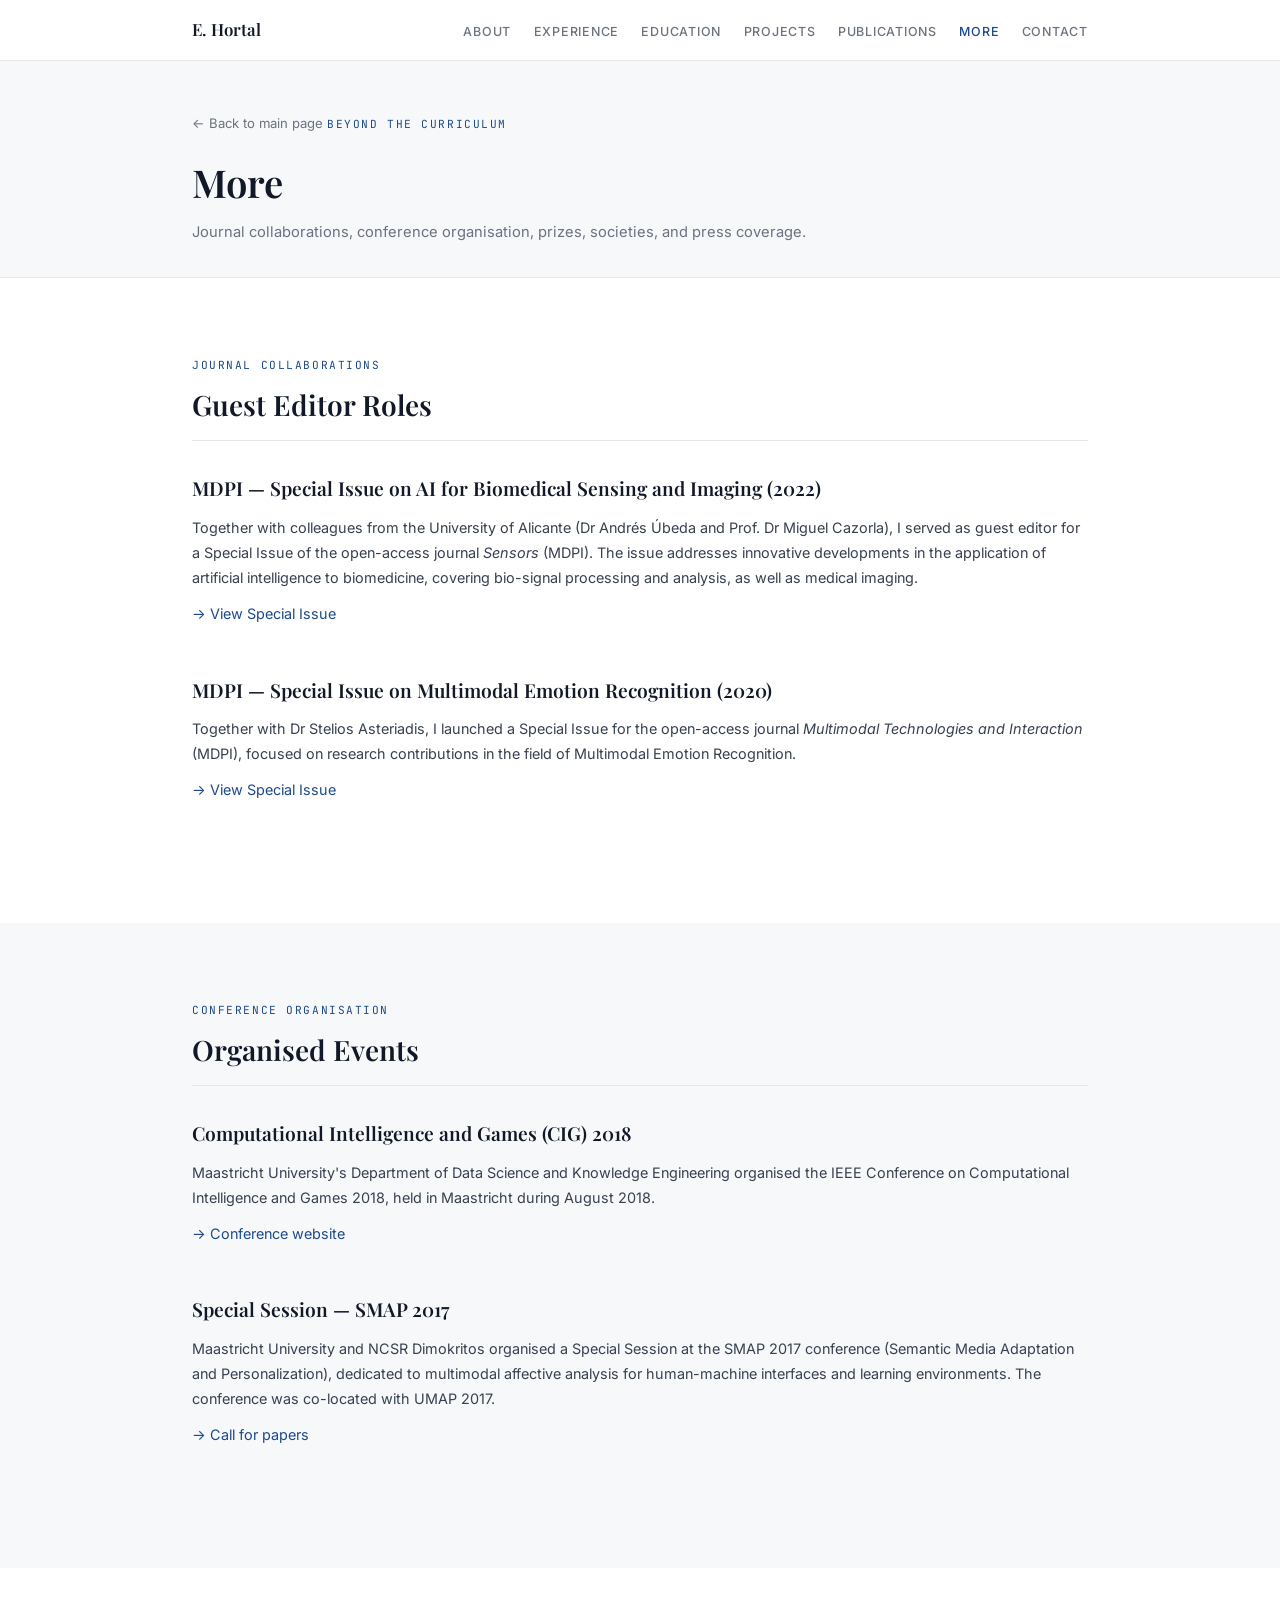
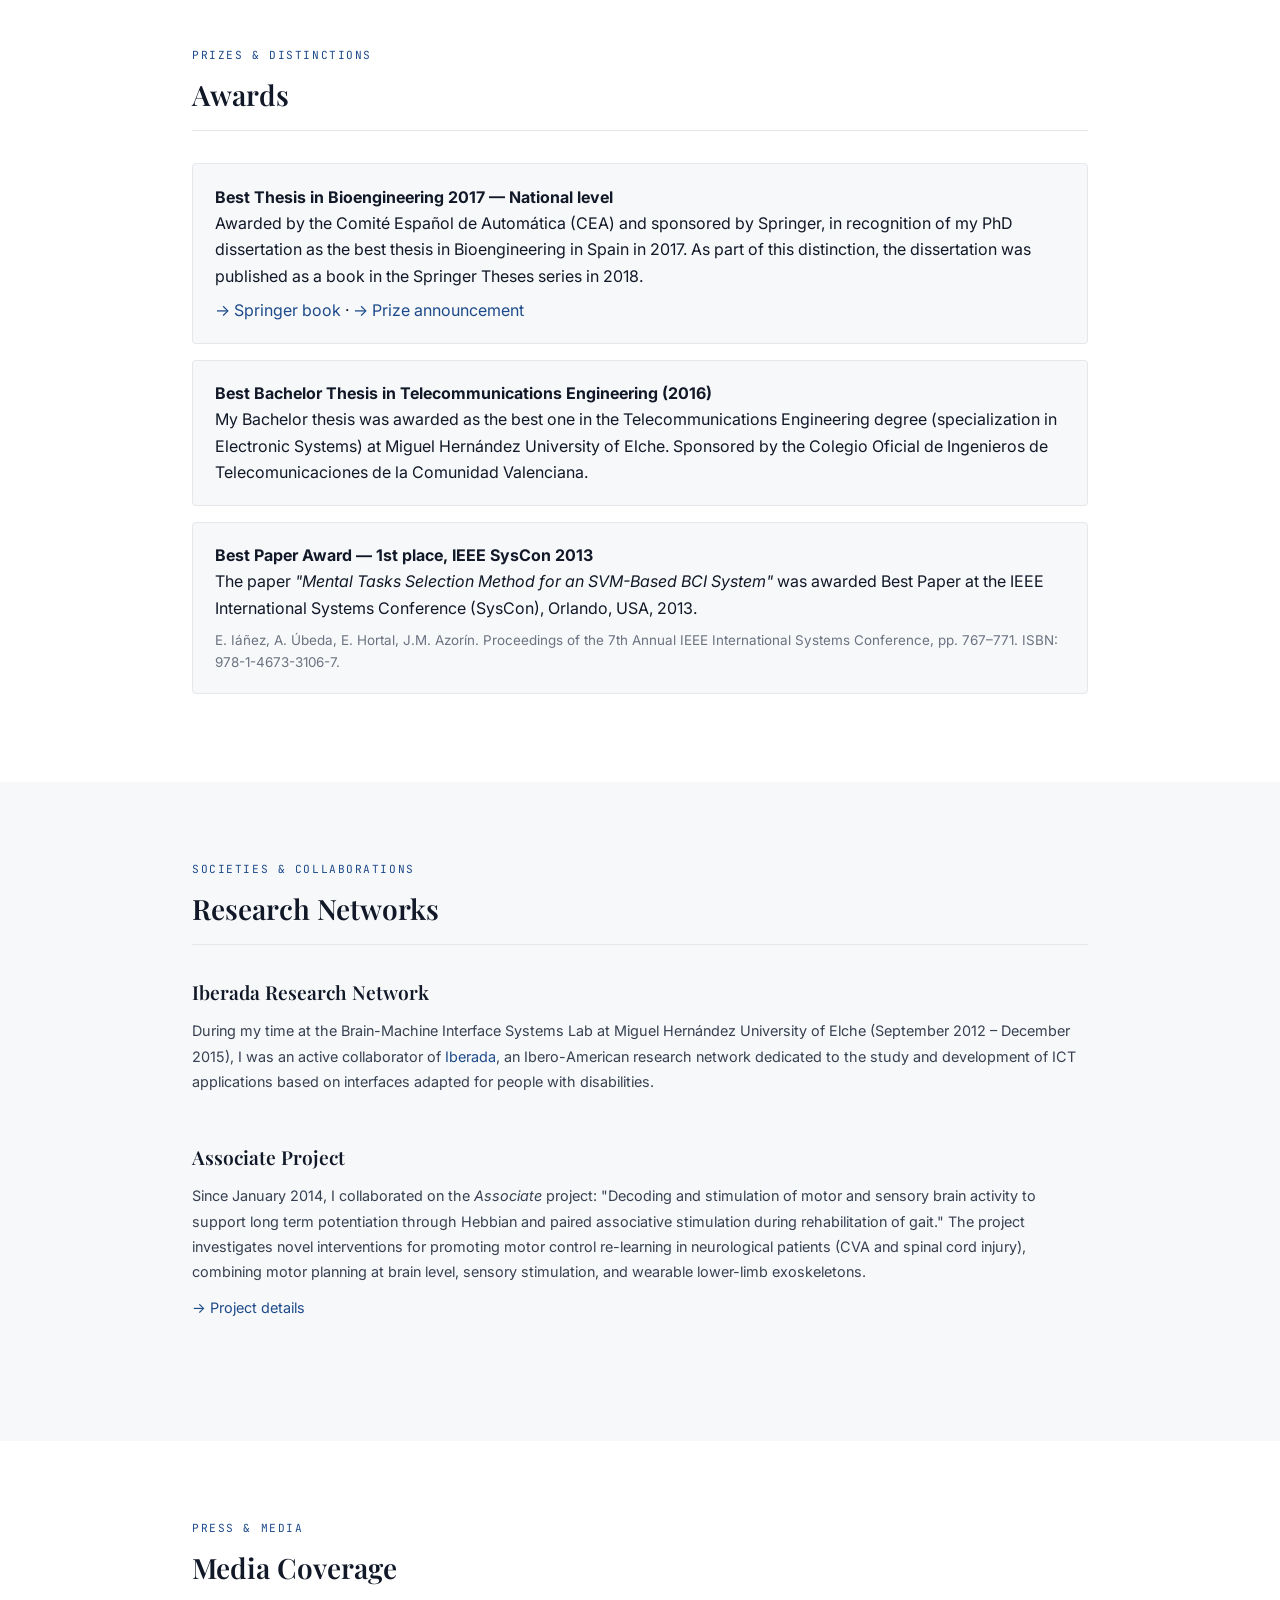
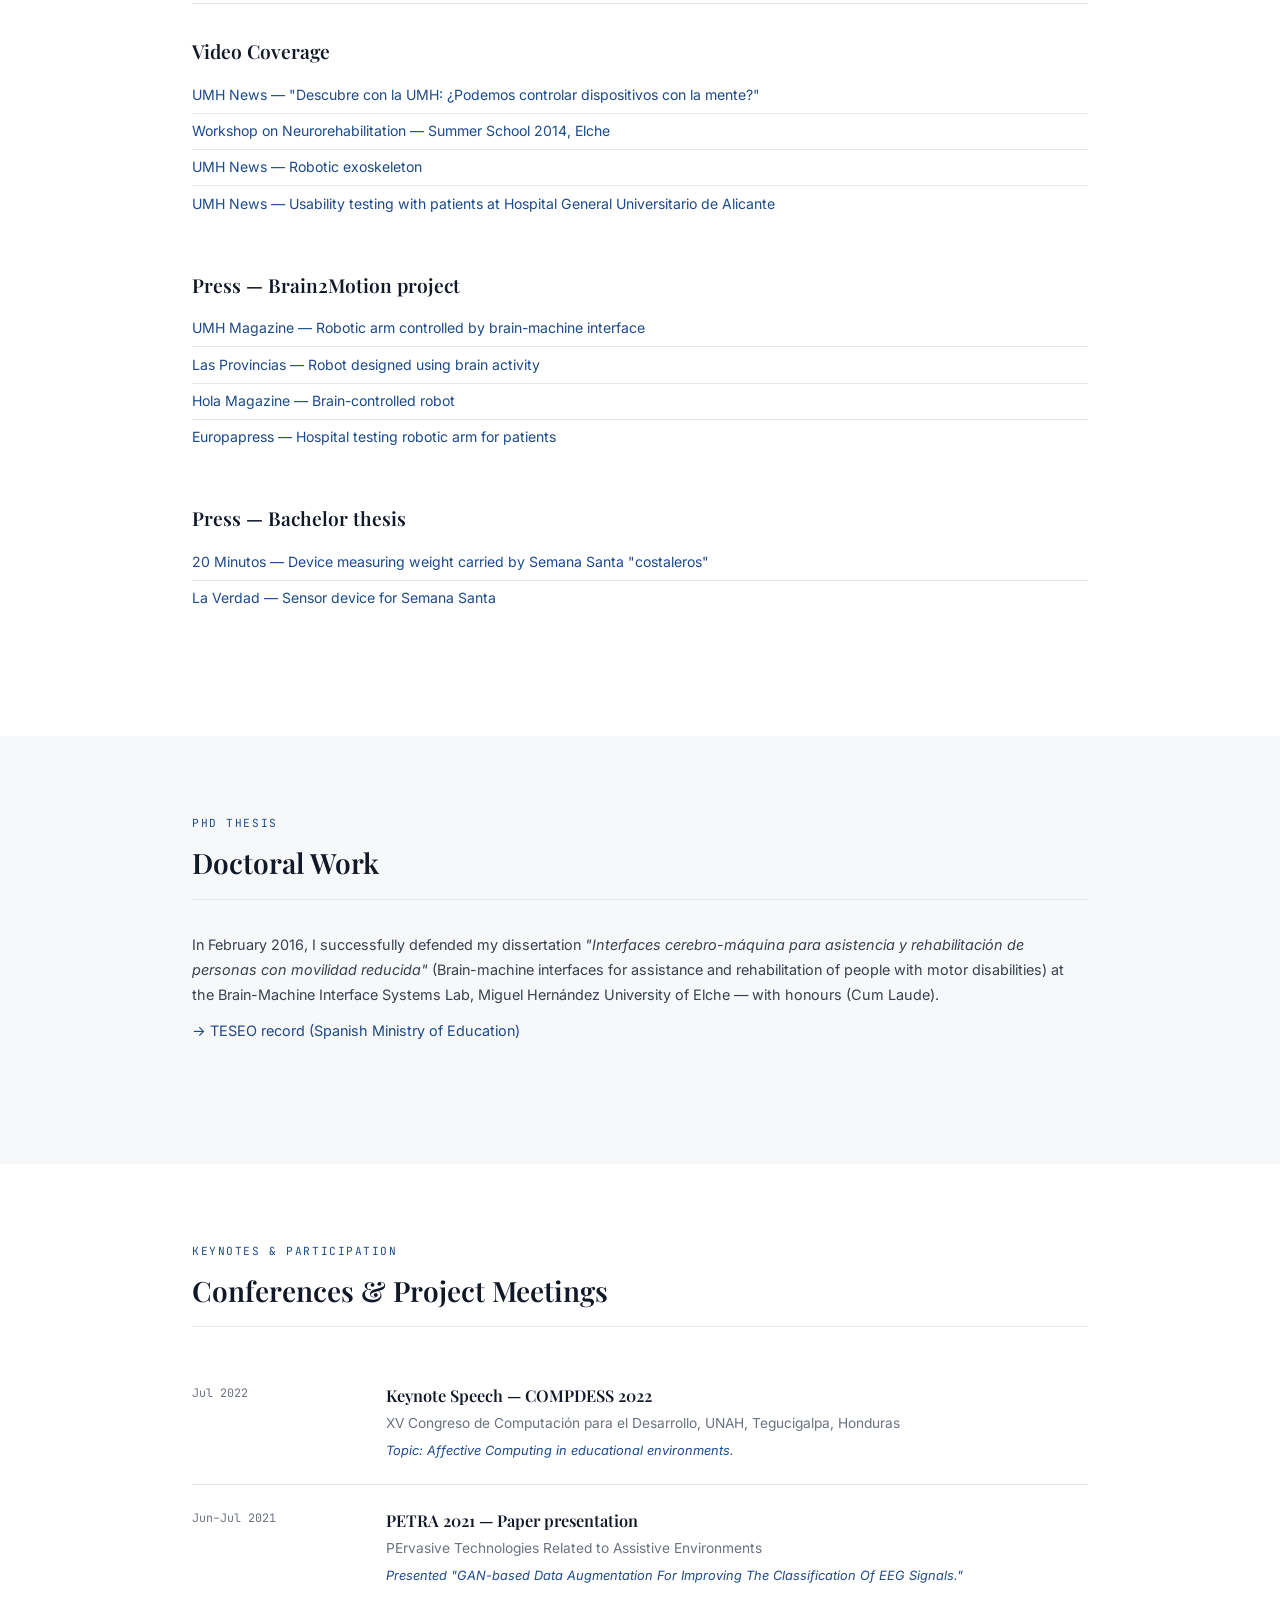
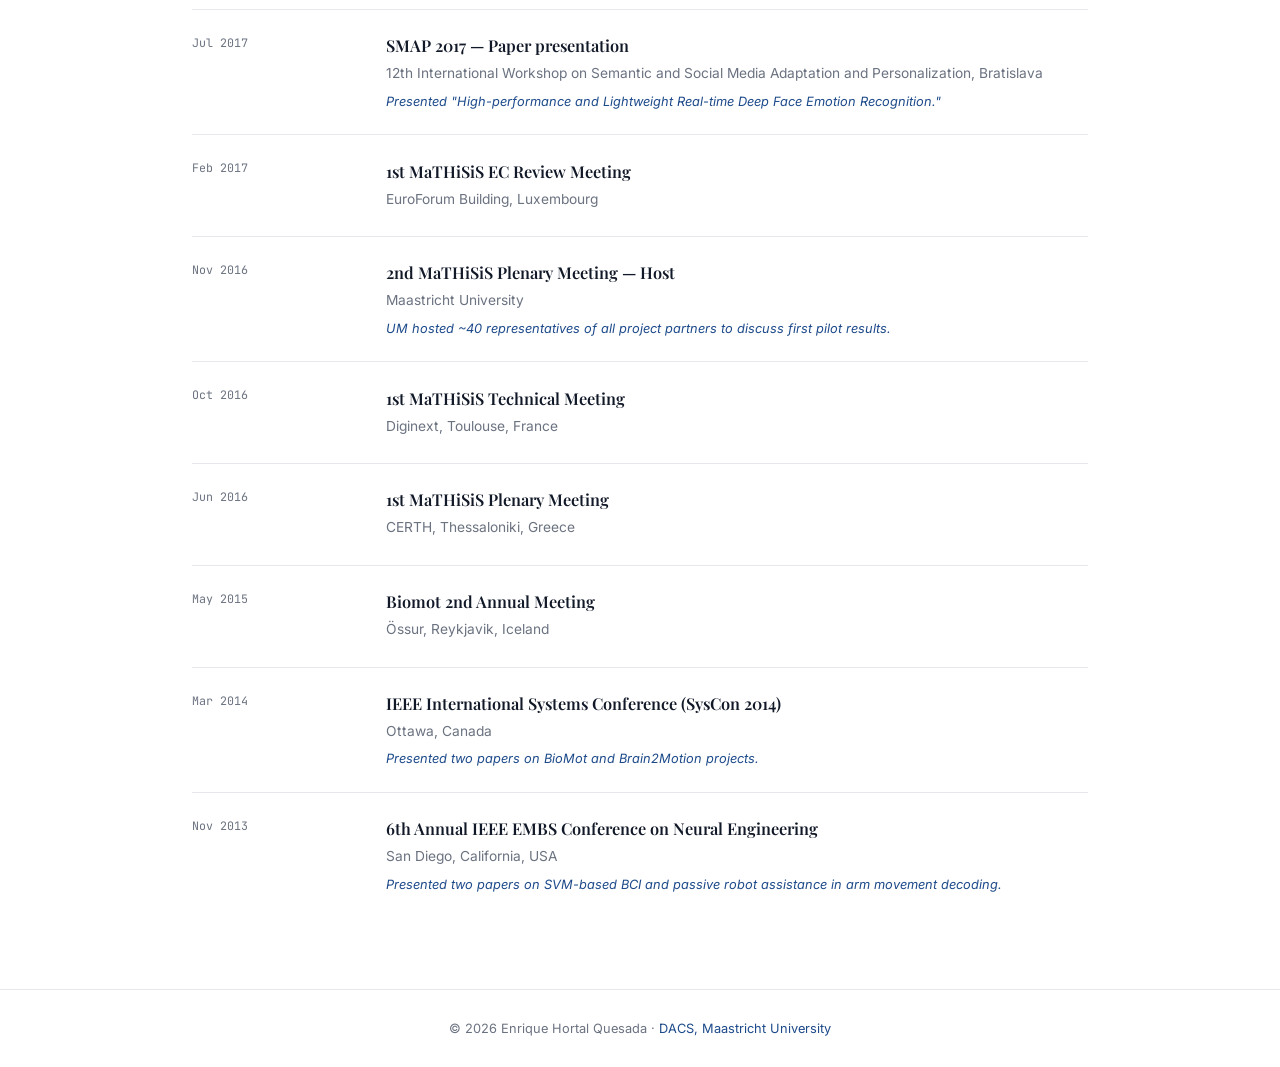
==== more.html @ 9c3ee828 "Personal website files" ====
<!DOCTYPE html>
<html lang="en">
<head>
  <meta charset="UTF-8">
  <meta name="viewport" content="width=device-width, initial-scale=1.0">
  <meta name="description" content="More about Enrique Hortal Quesada — journal collaborations, conference organisation, prizes, societies, and press coverage.">
  <title>More — Enrique Hortal Quesada</title>
  <link rel="stylesheet" href="assets/css/style.css">
</head>
<body>

  <!-- ═══ HEADER ═══════════════════════════════════════ -->
  <header class="site-header">
    <div class="container">
      <a href="index.html" class="site-name">E. Hortal</a>
      <nav aria-label="Main navigation">
        <ul class="nav-links">
          <li><a href="index.html#about">About</a></li>
          <li><a href="index.html#experience">Experience</a></li>
          <li><a href="index.html#education">Education</a></li>
          <li><a href="index.html#projects">Projects</a></li>
          <li><a href="index.html#publications">Publications</a></li>
          <li><a href="more.html" class="active">More</a></li>
          <li><a href="index.html#contact">Contact</a></li>
        </ul>
        <button class="menu-toggle" aria-label="Toggle navigation menu">☰</button>
      </nav>
    </div>
  </header>

  <main>

    <!-- ═══ PAGE HERO ════════════════════════════════════ -->
    <div class="page-hero section-alt">
      <div class="container">
        <a href="index.html" class="back-link">← Back to main page</a>
        <span class="section-label">Beyond the curriculum</span>
        <h1>More</h1>
        <p>Journal collaborations, conference organisation, prizes, societies, and press coverage.</p>
      </div>
    </div>

    <!-- ═══ JOURNAL COLLABORATIONS ═══════════════════════ -->
    <section class="section">
      <div class="container">
        <span class="section-label">Journal Collaborations</span>
        <h2 class="section-title">Guest Editor Roles</h2>

        <div class="more-section">
          <h3>MDPI — Special Issue on AI for Biomedical Sensing and Imaging (2022)</h3>
          <p>
            Together with colleagues from the University of Alicante (Dr Andrés Úbeda and Prof. Dr Miguel Cazorla),
            I served as guest editor for a Special Issue of the open-access journal <em>Sensors</em> (MDPI).
            The issue addresses innovative developments in the application of artificial intelligence to biomedicine,
            covering bio-signal processing and analysis, as well as medical imaging.
          </p>
          <p><a href="https://www.mdpi.com/journal/sensors/special_issues/AI_BSI" target="_blank" rel="noopener">→ View Special Issue</a></p>
        </div>

        <div class="more-section">
          <h3>MDPI — Special Issue on Multimodal Emotion Recognition (2020)</h3>
          <p>
            Together with Dr Stelios Asteriadis, I launched a Special Issue for the open-access journal
            <em>Multimodal Technologies and Interaction</em> (MDPI), focused on research contributions
            in the field of Multimodal Emotion Recognition.
          </p>
          <p><a href="http://mdpi.com/si/42140" target="_blank" rel="noopener">→ View Special Issue</a></p>
        </div>
      </div>
    </section>

    <!-- ═══ CONFERENCE ORGANISATION ══════════════════════ -->
    <section class="section section-alt">
      <div class="container">
        <span class="section-label">Conference Organisation</span>
        <h2 class="section-title">Organised Events</h2>

        <div class="more-section">
          <h3>Computational Intelligence and Games (CIG) 2018</h3>
          <p>
            Maastricht University's Department of Data Science and Knowledge Engineering organised the
            IEEE Conference on Computational Intelligence and Games 2018, held in Maastricht during August 2018.
          </p>
          <p>
            <a href="https://project.dke.maastrichtuniversity.nl/cig2018/" target="_blank" rel="noopener">→ Conference website</a>
          </p>
        </div>

        <div class="more-section">
          <h3>Special Session — SMAP 2017</h3>
          <p>
            Maastricht University and NCSR Dimokritos organised a Special Session at the SMAP 2017 conference
            (Semantic Media Adaptation and Personalization), dedicated to multimodal affective analysis for
            human-machine interfaces and learning environments. The conference was co-located with UMAP 2017.
          </p>
          <p>
            <a href="http://smap2017.org/calls-for-papers/special-session-on-multimodal-affective-analysis-for-human-machine-interfaces-and-learning-environments/" target="_blank" rel="noopener">→ Call for papers</a>
          </p>
        </div>
      </div>
    </section>

    <!-- ═══ PRIZES ════════════════════════════════════════ -->
    <section class="section">
      <div class="container">
        <span class="section-label">Prizes & Distinctions</span>
        <h2 class="section-title">Awards</h2>

        <div class="award-card">
          <h4>Best Thesis in Bioengineering 2017 — National level</h4>
          <p>
            Awarded by the Comité Español de Automática (CEA) and sponsored by Springer, in recognition of
            my PhD dissertation as the best thesis in Bioengineering in Spain in 2017. As part of this
            distinction, the dissertation was published as a book in the Springer Theses series in 2018.
          </p>
          <p style="margin-top:0.5rem">
            <a href="https://www.springer.com/gp/book/9783319957043" target="_blank" rel="noopener">→ Springer book</a> ·
            <a href="https://www.ceautomatica.es/blog/2019/03/29/premios-bioingenieria-2017/" target="_blank" rel="noopener">→ Prize announcement</a>
          </p>
        </div>

        <div class="award-card">
          <h4>Best Bachelor Thesis in Telecommunications Engineering (2016)</h4>
          <p>
            My Bachelor thesis was awarded as the best one in the Telecommunications Engineering degree
            (specialization in Electronic Systems) at Miguel Hernández University of Elche.
            Sponsored by the Colegio Oficial de Ingenieros de Telecomunicaciones de la Comunidad Valenciana.
          </p>
        </div>

        <div class="award-card">
          <h4>Best Paper Award — 1st place, IEEE SysCon 2013</h4>
          <p>
            The paper <em>"Mental Tasks Selection Method for an SVM-Based BCI System"</em> was awarded Best Paper
            at the IEEE International Systems Conference (SysCon), Orlando, USA, 2013.
          </p>
          <p style="margin-top:0.5rem;font-size:0.84rem;color:var(--text-muted)">
            E. Iáñez, A. Úbeda, E. Hortal, J.M. Azorín. Proceedings of the 7th Annual IEEE International Systems Conference, pp. 767–771. ISBN: 978-1-4673-3106-7.
          </p>
        </div>
      </div>
    </section>

    <!-- ═══ SOCIETIES ═════════════════════════════════════ -->
    <section class="section section-alt">
      <div class="container">
        <span class="section-label">Societies & Collaborations</span>
        <h2 class="section-title">Research Networks</h2>

        <div class="more-section">
          <h3>Iberada Research Network</h3>
          <p>
            During my time at the Brain-Machine Interface Systems Lab at Miguel Hernández University of Elche
            (September 2012 – December 2015), I was an active collaborator of
            <a href="https://sites.google.com/a/goumh.umh.es/iberada/inicio" target="_blank" rel="noopener">Iberada</a>,
            an Ibero-American research network dedicated to the study and development of ICT applications
            based on interfaces adapted for people with disabilities.
          </p>
        </div>

        <div class="more-section">
          <h3>Associate Project</h3>
          <p>
            Since January 2014, I collaborated on the <em>Associate</em> project: "Decoding and stimulation
            of motor and sensory brain activity to support long term potentiation through Hebbian and paired
            associative stimulation during rehabilitation of gait." The project investigates novel interventions
            for promoting motor control re-learning in neurological patients (CVA and spinal cord injury),
            combining motor planning at brain level, sensory stimulation, and wearable lower-limb exoskeletons.
          </p>
          <p>
            <a href="http://bmi.umh.es/proyectos-2/associate-2/" target="_blank" rel="noopener">→ Project details</a>
          </p>
        </div>
      </div>
    </section>

    <!-- ═══ PRESS ══════════════════════════════════════════ -->
    <section class="section">
      <div class="container">
        <span class="section-label">Press & Media</span>
        <h2 class="section-title">Media Coverage</h2>

        <div class="more-section">
          <h3>Video Coverage</h3>
          <ul>
            <li><a href="https://www.youtube.com/watch?v=7ZHXwlbqymI#t=32" target="_blank" rel="noopener">UMH News — "Descubre con la UMH: ¿Podemos controlar dispositivos con la mente?"</a></li>
            <li><a href="https://www.youtube.com/watch?v=yY3VNbqbobM" target="_blank" rel="noopener">Workshop on Neurorehabilitation — Summer School 2014, Elche</a></li>
            <li><a href="https://www.youtube.com/watch?v=PqARD7patCI" target="_blank" rel="noopener">UMH News — Robotic exoskeleton</a></li>
            <li><a href="https://vimeo.com/102231383" target="_blank" rel="noopener">UMH News — Usability testing with patients at Hospital General Universitario de Alicante</a></li>
          </ul>
        </div>

        <div class="more-section">
          <h3>Press — Brain2Motion project</h3>
          <ul>
            <li><a href="http://bmi.umh.es/2014/10/17/umh-sapiens-no7/" target="_blank" rel="noopener">UMH Magazine — Robotic arm controlled by brain-machine interface</a></li>
            <li><a href="http://www.lasprovincias.es/multimedia/fotos/salud/20130921/disenan-robot-controlado-actividad-3061918696734-mm.html" target="_blank" rel="noopener">Las Provincias — Robot designed using brain activity</a></li>
            <li><a href="http://www.hola.com/actualidad/2013092767146/robot-elche-actividad-cerebral-universidad-miguel-hernandez/" target="_blank" rel="noopener">Hola Magazine — Brain-controlled robot</a></li>
            <li><a href="http://www.europapress.es/comunitat-valenciana/noticia-hospital-general-alicante-prueba-brazo-robotico-personas-perdido-movimiento-accidentes-20140714144817.html" target="_blank" rel="noopener">Europapress — Hospital testing robotic arm for patients</a></li>
          </ul>
        </div>

        <div class="more-section">
          <h3>Press — Bachelor thesis</h3>
          <ul>
            <li><a href="http://www.20minutos.es/noticia/361380/0/sensores/costaleros/profesor/" target="_blank" rel="noopener">20 Minutos — Device measuring weight carried by Semana Santa "costaleros"</a></li>
            <li><a href="http://www.laverdad.es/alicante/20080319/alicante/dispositivo-permite-conocer-peso-20080319.html" target="_blank" rel="noopener">La Verdad — Sensor device for Semana Santa</a></li>
          </ul>
        </div>
      </div>
    </section>

    <!-- ═══ THESIS ════════════════════════════════════════ -->
    <section class="section section-alt">
      <div class="container">
        <span class="section-label">PhD Thesis</span>
        <h2 class="section-title">Doctoral Work</h2>
        <div class="more-section">
          <p>
            In February 2016, I successfully defended my dissertation
            <em>"Interfaces cerebro-máquina para asistencia y rehabilitación de personas con movilidad reducida"</em>
            (Brain-machine interfaces for assistance and rehabilitation of people with motor disabilities)
            at the Brain-Machine Interface Systems Lab, Miguel Hernández University of Elche — with honours (Cum Laude).
          </p>
          <p>
            <a href="https://www.educacion.gob.es/teseo/mostrarRef.do?ref=1226874" target="_blank" rel="noopener">→ TESEO record (Spanish Ministry of Education)</a>
          </p>
        </div>
      </div>
    </section>

    <!-- ═══ KEYNOTES & CONFERENCES ════════════════════════ -->
    <section class="section">
      <div class="container">
        <span class="section-label">Keynotes & Participation</span>
        <h2 class="section-title">Conferences & Project Meetings</h2>

        <div class="timeline">

          <div class="timeline-item">
            <div class="timeline-date">Jul 2022</div>
            <div class="timeline-content">
              <h3>Keynote Speech — COMPDESS 2022</h3>
              <p class="timeline-org">XV Congreso de Computación para el Desarrollo, UNAH, Tegucigalpa, Honduras</p>
              <p class="timeline-note">Topic: Affective Computing in educational environments.</p>
            </div>
          </div>

          <div class="timeline-item">
            <div class="timeline-date">Jun–Jul 2021</div>
            <div class="timeline-content">
              <h3>PETRA 2021 — Paper presentation</h3>
              <p class="timeline-org">PErvasive Technologies Related to Assistive Environments</p>
              <p class="timeline-note">Presented "GAN-based Data Augmentation For Improving The Classification Of EEG Signals."</p>
            </div>
          </div>

          <div class="timeline-item">
            <div class="timeline-date">Jul 2017</div>
            <div class="timeline-content">
              <h3>SMAP 2017 — Paper presentation</h3>
              <p class="timeline-org">12th International Workshop on Semantic and Social Media Adaptation and Personalization, Bratislava</p>
              <p class="timeline-note">Presented "High-performance and Lightweight Real-time Deep Face Emotion Recognition."</p>
            </div>
          </div>

          <div class="timeline-item">
            <div class="timeline-date">Feb 2017</div>
            <div class="timeline-content">
              <h3>1st MaTHiSiS EC Review Meeting</h3>
              <p class="timeline-org">EuroForum Building, Luxembourg</p>
            </div>
          </div>

          <div class="timeline-item">
            <div class="timeline-date">Nov 2016</div>
            <div class="timeline-content">
              <h3>2nd MaTHiSiS Plenary Meeting — Host</h3>
              <p class="timeline-org">Maastricht University</p>
              <p class="timeline-note">UM hosted ~40 representatives of all project partners to discuss first pilot results.</p>
            </div>
          </div>

          <div class="timeline-item">
            <div class="timeline-date">Oct 2016</div>
            <div class="timeline-content">
              <h3>1st MaTHiSiS Technical Meeting</h3>
              <p class="timeline-org">Diginext, Toulouse, France</p>
            </div>
          </div>

          <div class="timeline-item">
            <div class="timeline-date">Jun 2016</div>
            <div class="timeline-content">
              <h3>1st MaTHiSiS Plenary Meeting</h3>
              <p class="timeline-org">CERTH, Thessaloniki, Greece</p>
            </div>
          </div>

          <div class="timeline-item">
            <div class="timeline-date">May 2015</div>
            <div class="timeline-content">
              <h3>Biomot 2nd Annual Meeting</h3>
              <p class="timeline-org">Össur, Reykjavik, Iceland</p>
            </div>
          </div>

          <div class="timeline-item">
            <div class="timeline-date">Mar 2014</div>
            <div class="timeline-content">
              <h3>IEEE International Systems Conference (SysCon 2014)</h3>
              <p class="timeline-org">Ottawa, Canada</p>
              <p class="timeline-note">Presented two papers on BioMot and Brain2Motion projects.</p>
            </div>
          </div>

          <div class="timeline-item">
            <div class="timeline-date">Nov 2013</div>
            <div class="timeline-content">
              <h3>6th Annual IEEE EMBS Conference on Neural Engineering</h3>
              <p class="timeline-org">San Diego, California, USA</p>
              <p class="timeline-note">Presented two papers on SVM-based BCI and passive robot assistance in arm movement decoding.</p>
            </div>
          </div>

        </div>
      </div>
    </section>

  </main>

  <!-- ═══ FOOTER ════════════════════════════════════════ -->
  <footer class="site-footer">
    <div class="container">
      <p>
        © <span id="year"></span> Enrique Hortal Quesada ·
        <a href="https://www.maastrichtuniversity.nl/research/department-advanced-computing-sciences" target="_blank" rel="noopener">DACS, Maastricht University</a>
      </p>
    </div>
  </footer>

  <script>
    document.getElementById('year').textContent = new Date().getFullYear();

    const toggle = document.querySelector('.menu-toggle');
    const navLinks = document.querySelector('.nav-links');
    toggle.addEventListener('click', () => {
      navLinks.classList.toggle('open');
      toggle.textContent = navLinks.classList.contains('open') ? '✕' : '☰';
    });
  </script>

</body>
</html>
---- assets/css/style.css ----
/* ═══════════════════════════════════════════════════
   Enrique Hortal Quesada — Academic Personal Site
   Design: minimalist, modern, academic
   ═══════════════════════════════════════════════════ */

/* ─── Google Fonts ─────────────────────────────────── */
@import url('https://fonts.googleapis.com/css2?family=Playfair+Display:wght@400;600&family=Inter:wght@300;400;500;600&family=JetBrains+Mono:wght@400&display=swap');

/* ─── Tokens ────────────────────────────────────────── */
:root {
  --bg:           #FFFFFF;
  --bg-alt:       #F7F8FA;
  --text:         #111827;
  --text-mid:     #374151;
  --text-muted:   #6B7280;
  --accent:       #1D4A8A;
  --accent-light: #EFF4FF;
  --border:       #E5E7EB;

  --font-display: 'Playfair Display', Georgia, serif;
  --font-body:    'Inter', system-ui, -apple-system, sans-serif;
  --font-mono:    'JetBrains Mono', 'Courier New', monospace;

  --radius: 4px;
  --shadow: 0 2px 12px rgba(0, 0, 0, 0.06);
}

/* ─── Reset ─────────────────────────────────────────── */
*, *::before, *::after { box-sizing: border-box; margin: 0; padding: 0; }
html { scroll-behavior: smooth; font-size: 16px; }
body {
  font-family: var(--font-body);
  color: var(--text);
  background: var(--bg);
  line-height: 1.65;
  -webkit-font-smoothing: antialiased;
}
a { color: var(--accent); text-decoration: none; }
a:hover { text-decoration: underline; }
img { max-width: 100%; display: block; }

/* ─── Layout ─────────────────────────────────────────── */
.container {
  max-width: 960px;
  margin: 0 auto;
  padding: 0 2rem;
}

/* ─── Header & Nav ───────────────────────────────────── */
.site-header {
  position: sticky;
  top: 0;
  z-index: 100;
  background: rgba(255, 255, 255, 0.96);
  backdrop-filter: blur(8px);
  -webkit-backdrop-filter: blur(8px);
  border-bottom: 1px solid var(--border);
}
.site-header .container {
  display: flex;
  align-items: center;
  justify-content: space-between;
  height: 60px;
}
.site-name {
  font-family: var(--font-display);
  font-size: 1.05rem;
  font-weight: 600;
  color: var(--text);
  letter-spacing: 0.01em;
  flex-shrink: 0;
}
.site-name:hover { text-decoration: none; }

.nav-links {
  display: flex;
  list-style: none;
  gap: 1.4rem;
  align-items: center;
}
.nav-links a {
  font-size: 0.78rem;
  font-weight: 500;
  color: var(--text-muted);
  text-transform: uppercase;
  letter-spacing: 0.06em;
  transition: color 0.18s;
  white-space: nowrap;
}
.nav-links a:hover,
.nav-links a.active {
  color: var(--accent);
  text-decoration: none;
}
.menu-toggle {
  display: none;
  background: none;
  border: none;
  font-size: 1.35rem;
  cursor: pointer;
  color: var(--text);
  padding: 0.25rem;
}

/* ─── Section labels (signature element) ───────────────
   Monospace tag above every heading — feels like a
   well-structured academic paper or journal.           */
.section-label {
  display: inline-block;
  font-family: var(--font-mono);
  font-size: 0.7rem;
  text-transform: uppercase;
  letter-spacing: 0.14em;
  color: var(--accent);
  margin-bottom: 0.5rem;
}

/* ─── Section scaffolding ────────────────────────────── */
.section { padding: 4.5rem 0; }
.section-alt { background: var(--bg-alt); }

.section-title {
  font-family: var(--font-display);
  font-size: 1.75rem;
  font-weight: 600;
  color: var(--text);
  margin-bottom: 2rem;
  padding-bottom: 0.75rem;
  border-bottom: 1px solid var(--border);
}
.section-intro {
  color: var(--text-muted);
  font-size: 0.9rem;
  margin-bottom: 2rem;
  margin-top: -1rem;
}

/* ─── Hero ───────────────────────────────────────────── */
.hero-section {
  padding: 5rem 0 4rem;
}
.hero-grid {
  display: grid;
  grid-template-columns: 1fr 240px;
  gap: 4rem;
  align-items: start;
}
.hero-name {
  font-family: var(--font-display);
  font-size: clamp(2.2rem, 4.5vw, 3.4rem);
  font-weight: 600;
  line-height: 1.1;
  margin-bottom: 0.75rem;
  color: var(--text);
}
.hero-role {
  font-size: 0.92rem;
  color: var(--text-muted);
  margin-bottom: 1.8rem;
  line-height: 1.55;
  border-left: 3px solid var(--accent);
  padding-left: 0.85rem;
}
.hero-bio {
  font-size: 0.93rem;
  line-height: 1.78;
  color: var(--text-mid);
  margin-bottom: 0.9rem;
}
.hero-meta {
  display: flex;
  gap: 1.5rem;
  flex-wrap: wrap;
  font-size: 0.82rem;
  color: var(--text-muted);
  margin: 1.4rem 0 1.2rem;
}
.hero-actions {
  display: flex;
  gap: 0.7rem;
  flex-wrap: wrap;
  margin-bottom: 1.5rem;
}
.hero-profiles {
  display: flex;
  flex-wrap: wrap;
  gap: 0.9rem;
  align-items: center;
}
.hero-profiles a {
  font-size: 0.8rem;
  font-weight: 500;
  color: var(--text-muted);
  padding-bottom: 2px;
  border-bottom: 1px solid var(--border);
  transition: color 0.18s, border-color 0.18s;
}
.hero-profiles a:hover {
  color: var(--accent);
  border-color: var(--accent);
  text-decoration: none;
}
.hero-photo {
  position: sticky;
  top: 80px;
}
.hero-photo img {
  width: 100%;
  border-radius: var(--radius);
  filter: grayscale(10%);
  box-shadow: var(--shadow);
}

/* ─── Buttons ────────────────────────────────────────── */
.btn {
  display: inline-block;
  padding: 0.52rem 1.15rem;
  border-radius: var(--radius);
  font-size: 0.83rem;
  font-weight: 500;
  cursor: pointer;
  transition: background 0.18s, color 0.18s;
  letter-spacing: 0.01em;
}
.btn-primary {
  background: var(--accent);
  color: #fff;
}
.btn-primary:hover { background: #163d73; text-decoration: none; }
.btn-outline {
  border: 1.5px solid var(--accent);
  color: var(--accent);
  background: transparent;
}
.btn-outline:hover {
  background: var(--accent-light);
  text-decoration: none;
}

/* ─── Timeline ───────────────────────────────────────── */
.timeline {
  display: flex;
  flex-direction: column;
}
.timeline-item {
  display: grid;
  grid-template-columns: 170px 1fr;
  gap: 1.5rem;
  padding: 1.4rem 0;
  border-bottom: 1px solid var(--border);
}
.timeline-item:last-child { border-bottom: none; }
.timeline-date {
  font-family: var(--font-mono);
  font-size: 0.73rem;
  color: var(--text-muted);
  padding-top: 0.18rem;
  line-height: 1.4;
}
.timeline-content h3 {
  font-family: var(--font-display);
  font-size: 1.02rem;
  font-weight: 600;
  margin-bottom: 0.2rem;
  color: var(--text);
}
.timeline-org {
  font-size: 0.86rem;
  color: var(--text-muted);
  margin-bottom: 0.2rem;
}
.timeline-note {
  font-size: 0.8rem;
  color: var(--accent);
  margin-top: 0.35rem;
  font-style: italic;
}

/* ─── Projects ───────────────────────────────────────── */
.projects-grid {
  display: grid;
  grid-template-columns: 1fr 1fr;
  gap: 1.25rem;
}
.project-card {
  border: 1px solid var(--border);
  border-radius: var(--radius);
  padding: 1.4rem;
  background: var(--bg);
  transition: box-shadow 0.2s, border-color 0.2s;
}
.project-card:hover {
  box-shadow: var(--shadow);
  border-color: #c7d7f5;
}
.project-card h3 {
  font-family: var(--font-display);
  font-size: 1.02rem;
  font-weight: 600;
  margin-bottom: 0.25rem;
}
.project-meta {
  font-family: var(--font-mono);
  font-size: 0.7rem;
  color: var(--accent);
  margin-bottom: 0.7rem;
  letter-spacing: 0.04em;
}
.project-card p {
  font-size: 0.86rem;
  line-height: 1.68;
  color: var(--text-mid);
}

/* ─── Publications ───────────────────────────────────── */
.pub-section { margin-bottom: 2.2rem; }
.pub-type {
  font-family: var(--font-mono);
  font-size: 0.72rem;
  text-transform: uppercase;
  letter-spacing: 0.1em;
  color: var(--text-muted);
  margin-bottom: 0.85rem;
  padding-left: 0.7rem;
  border-left: 2.5px solid var(--accent);
  display: block;
}
.pub-list {
  list-style: none;
  display: flex;
  flex-direction: column;
  gap: 0.85rem;
}
.pub-list li {
  font-size: 0.87rem;
  line-height: 1.7;
  color: var(--text-mid);
  padding: 0.75rem;
  border: 1px solid var(--border);
  border-radius: var(--radius);
  transition: background 0.15s;
}
.pub-list li:hover { background: var(--bg-alt); }
.pub-more { margin-top: 1.5rem; }
.pub-more a {
  font-size: 0.88rem;
  font-weight: 500;
  color: var(--accent);
}

/* ─── Contact ────────────────────────────────────────── */
.contact-grid {
  display: grid;
  grid-template-columns: 1fr 1fr;
  gap: 1.5rem 2.5rem;
}
.contact-item {
  display: flex;
  flex-direction: column;
  gap: 0.3rem;
  padding-bottom: 1.2rem;
  border-bottom: 1px solid var(--border);
}
.contact-label {
  font-family: var(--font-mono);
  font-size: 0.7rem;
  text-transform: uppercase;
  letter-spacing: 0.1em;
  color: var(--text-muted);
}
.contact-item span, .contact-item a {
  font-size: 0.9rem;
  color: var(--text);
  line-height: 1.5;
}
.contact-item a { color: var(--accent); }

/* ─── Footer ─────────────────────────────────────────── */
.site-footer {
  border-top: 1px solid var(--border);
  padding: 1.75rem 0;
}
.site-footer p {
  font-size: 0.8rem;
  color: var(--text-muted);
  text-align: center;
}

/* ─── More page extras ───────────────────────────────── */
.more-section {
  margin-bottom: 3rem;
}
.more-section h3 {
  font-family: var(--font-display);
  font-size: 1.2rem;
  font-weight: 600;
  margin-bottom: 0.6rem;
  color: var(--text);
}
.more-section h4 {
  font-family: var(--font-display);
  font-size: 1rem;
  font-weight: 600;
  margin-top: 1.2rem;
  margin-bottom: 0.4rem;
  color: var(--text);
}
.more-section p {
  font-size: 0.9rem;
  line-height: 1.75;
  color: var(--text-mid);
  margin-bottom: 0.7rem;
}
.more-section ul {
  list-style: none;
  padding: 0;
}
.more-section ul li {
  font-size: 0.88rem;
  color: var(--text-mid);
  padding: 0.4rem 0;
  border-bottom: 1px solid var(--border);
  line-height: 1.6;
}
.more-section ul li:last-child { border-bottom: none; }
.award-card {
  border: 1px solid var(--border);
  border-radius: var(--radius);
  padding: 1.2rem 1.4rem;
  margin-bottom: 1rem;
  background: var(--bg-alt);
}
.award-card h4 { margin-top: 0; }
.page-hero {
  padding: 3rem 0 2rem;
  border-bottom: 1px solid var(--border);
  margin-bottom: 0;
}
.page-hero h1 {
  font-family: var(--font-display);
  font-size: 2.4rem;
  font-weight: 600;
  margin-bottom: 0.4rem;
}
.page-hero p {
  font-size: 0.92rem;
  color: var(--text-muted);
}
.back-link {
  font-size: 0.82rem;
  color: var(--text-muted);
  display: inline-block;
  margin-bottom: 1rem;
}
.back-link:hover { color: var(--accent); text-decoration: none; }

/* ─── Responsive ─────────────────────────────────────── */
@media (max-width: 768px) {
  .menu-toggle { display: block; }
  .nav-links {
    display: none;
    position: absolute;
    top: 60px;
    left: 0;
    right: 0;
    background: #fff;
    flex-direction: column;
    padding: 1.2rem 2rem;
    gap: 1rem;
    border-bottom: 1px solid var(--border);
    box-shadow: 0 6px 16px rgba(0,0,0,0.08);
  }
  .nav-links.open { display: flex; }
  .hero-section { padding: 3rem 0 2.5rem; }
  .hero-grid {
    grid-template-columns: 1fr;
    gap: 2rem;
  }
  .hero-photo {
    order: -1;
    max-width: 160px;
    position: static;
  }
  .projects-grid { grid-template-columns: 1fr; }
  .contact-grid { grid-template-columns: 1fr; }
  .timeline-item {
    grid-template-columns: 1fr;
    gap: 0.3rem;
  }
  .section { padding: 3rem 0; }
}

@media (prefers-reduced-motion: reduce) {
  html { scroll-behavior: auto; }
  * { transition: none !important; }
}
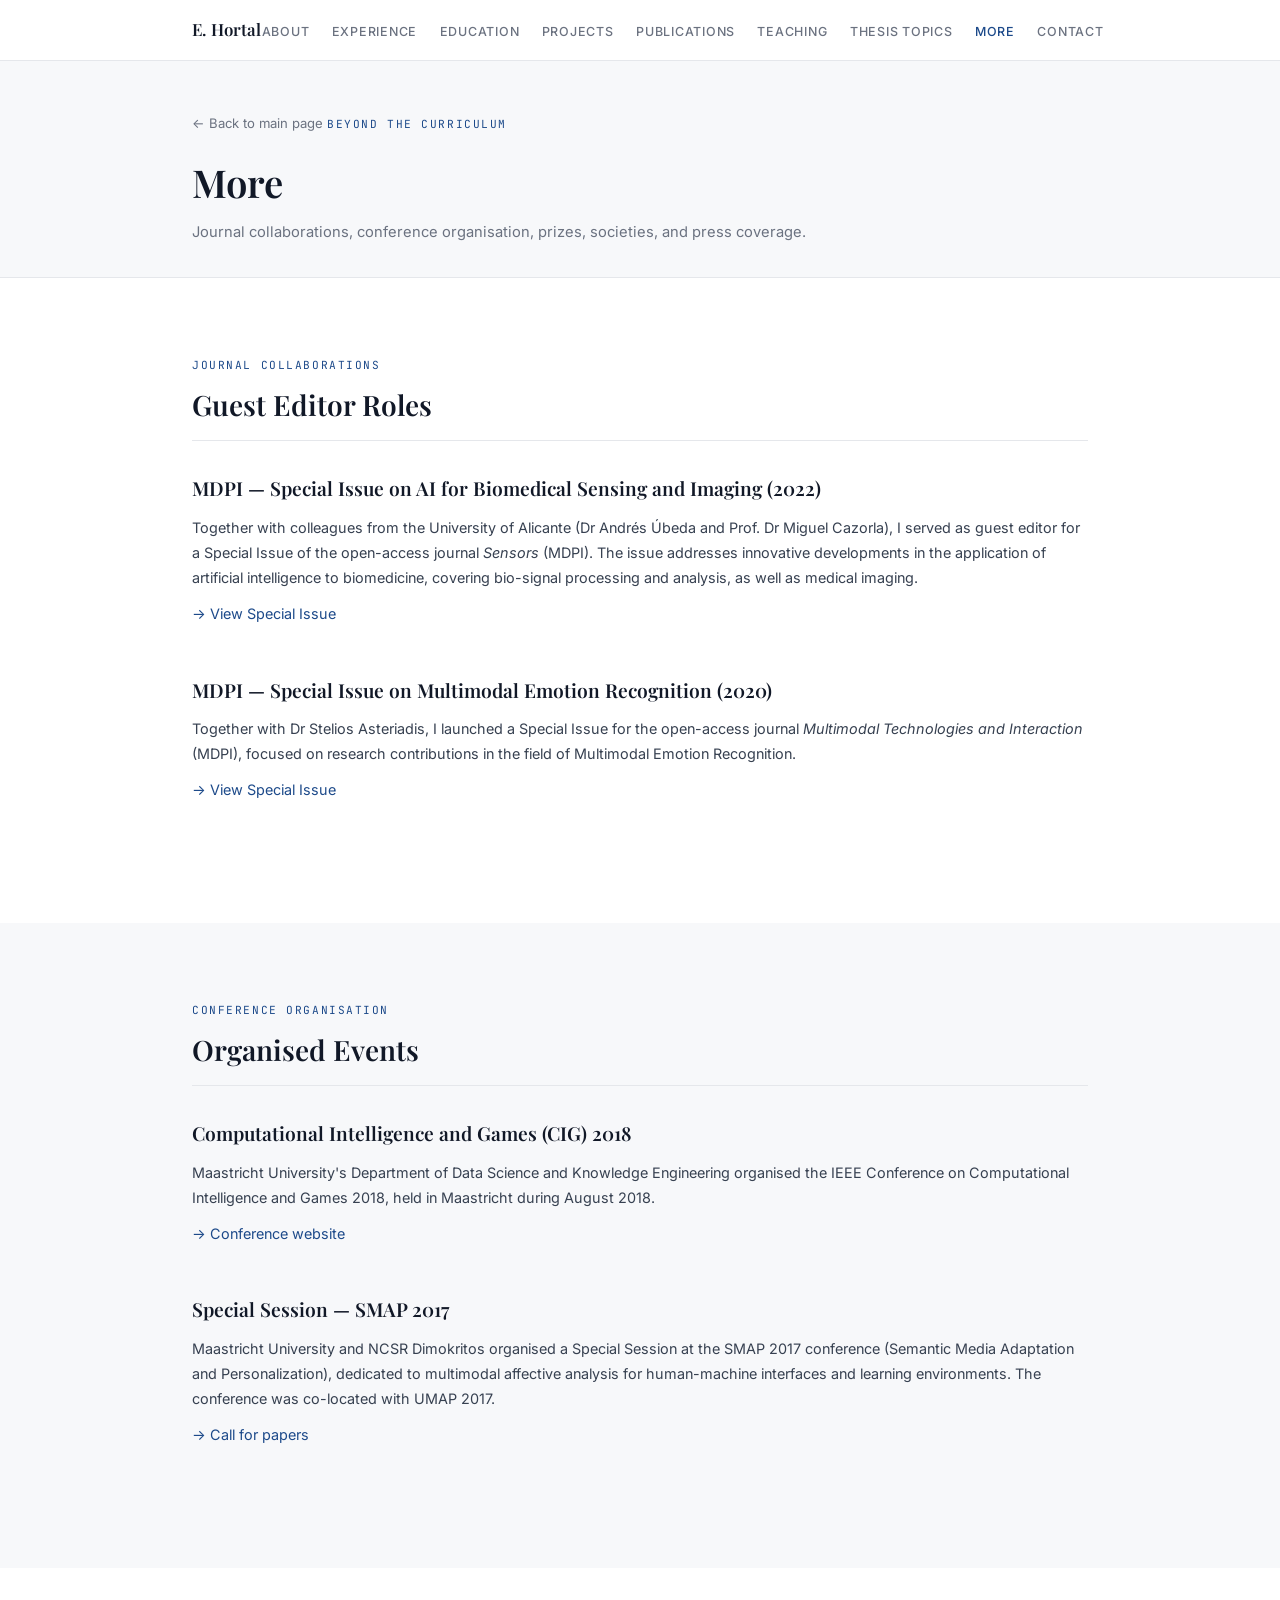
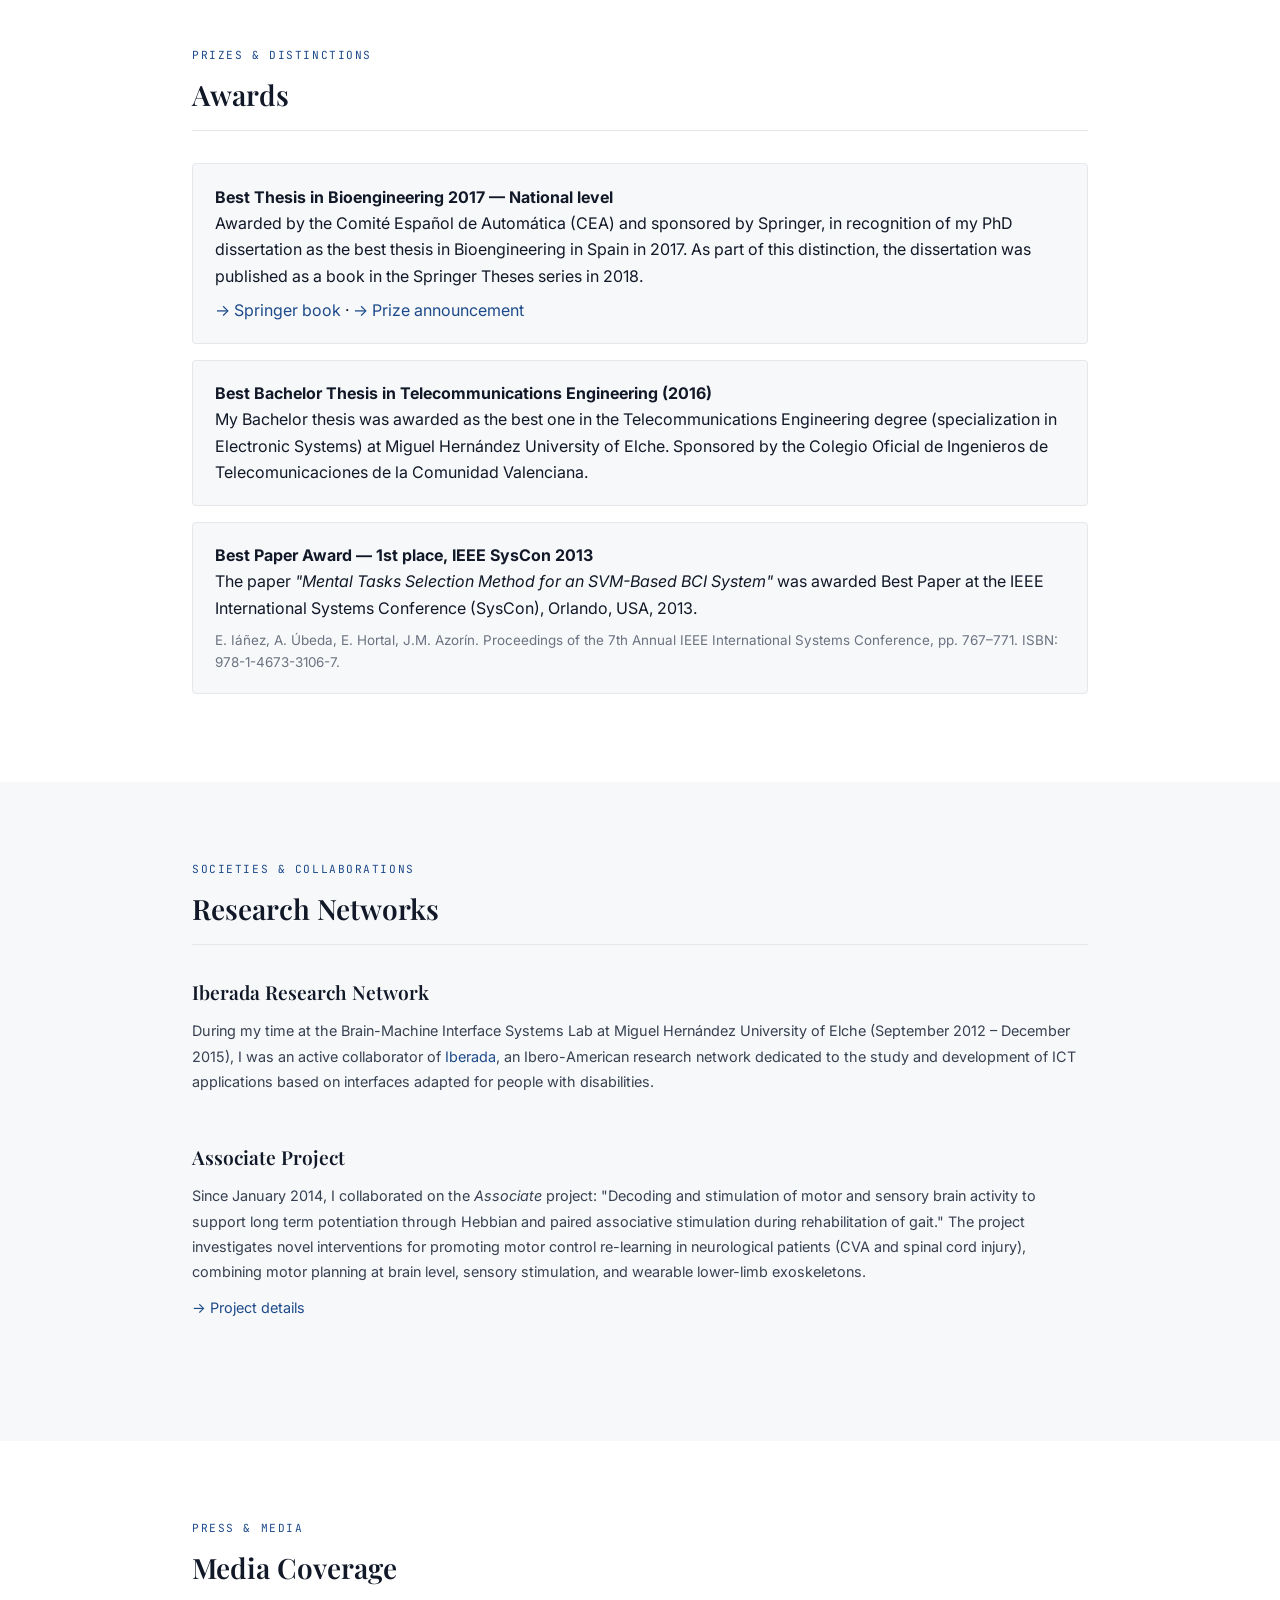
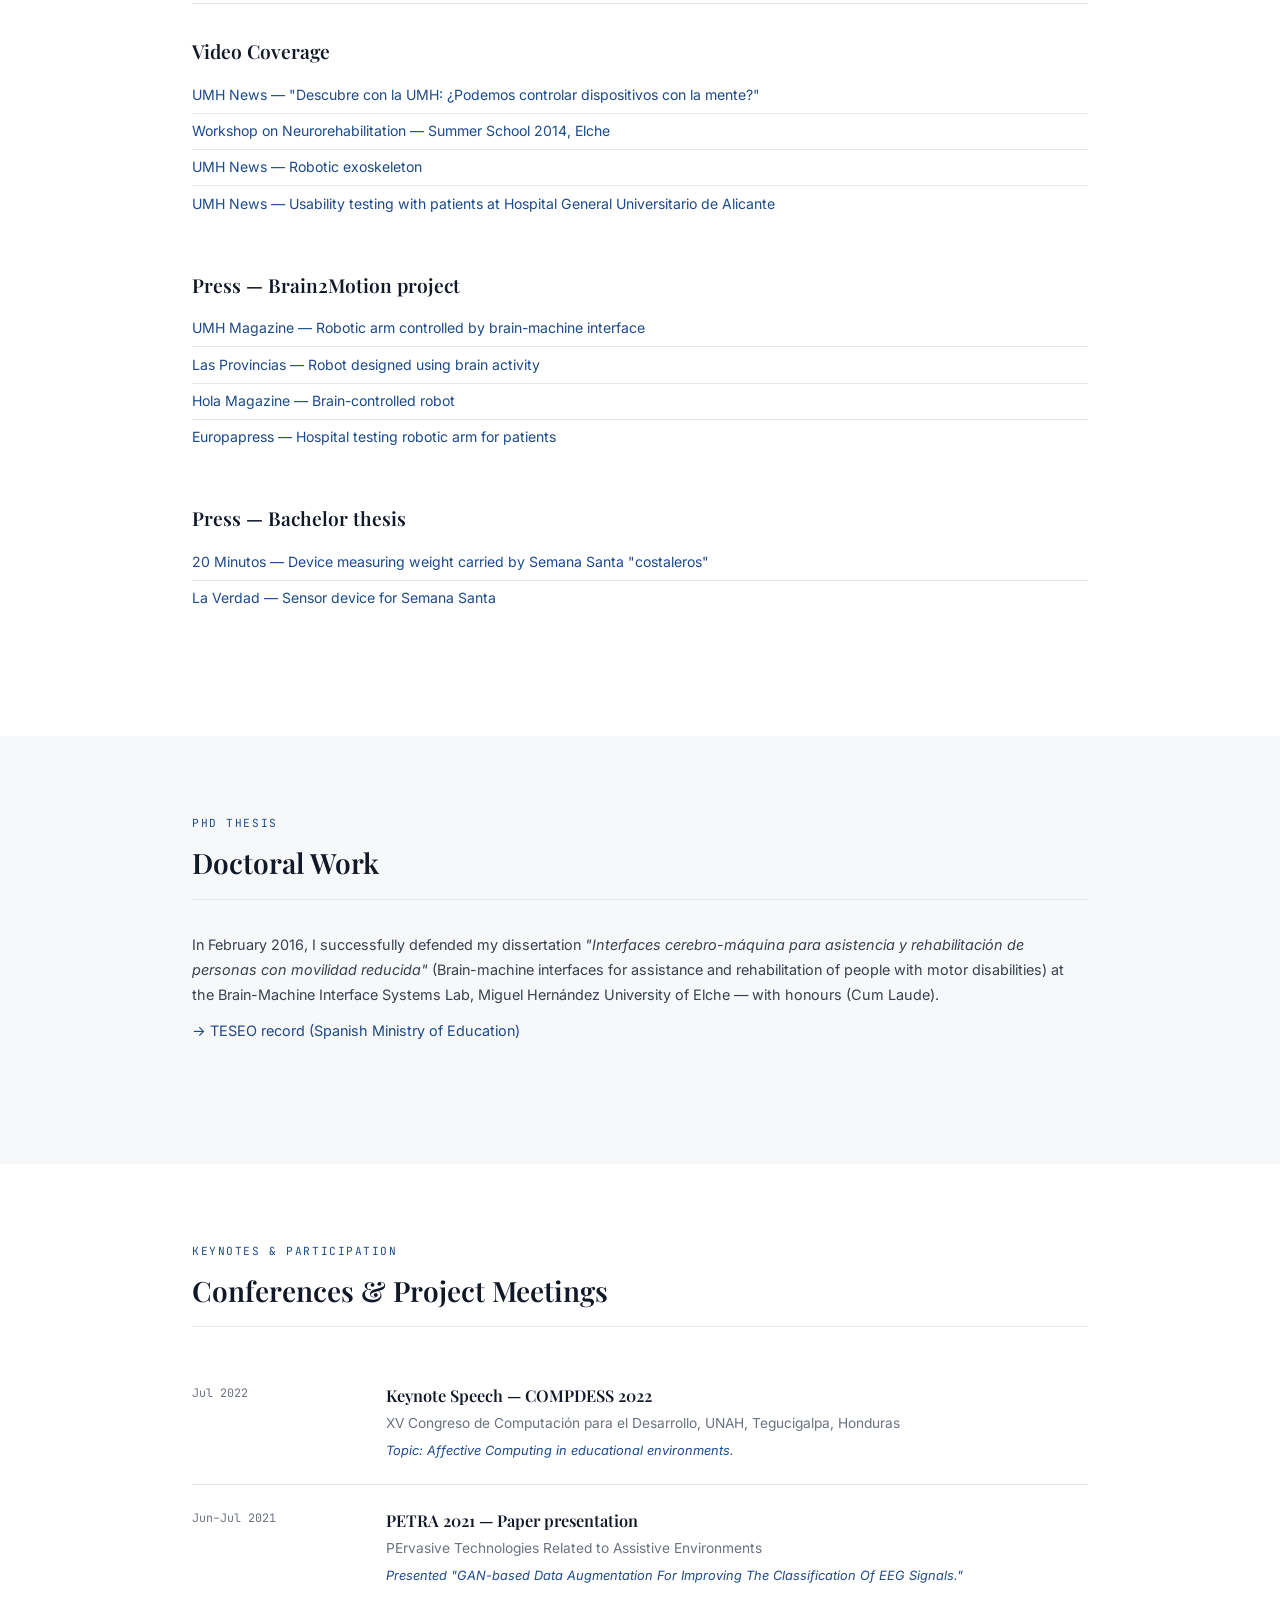
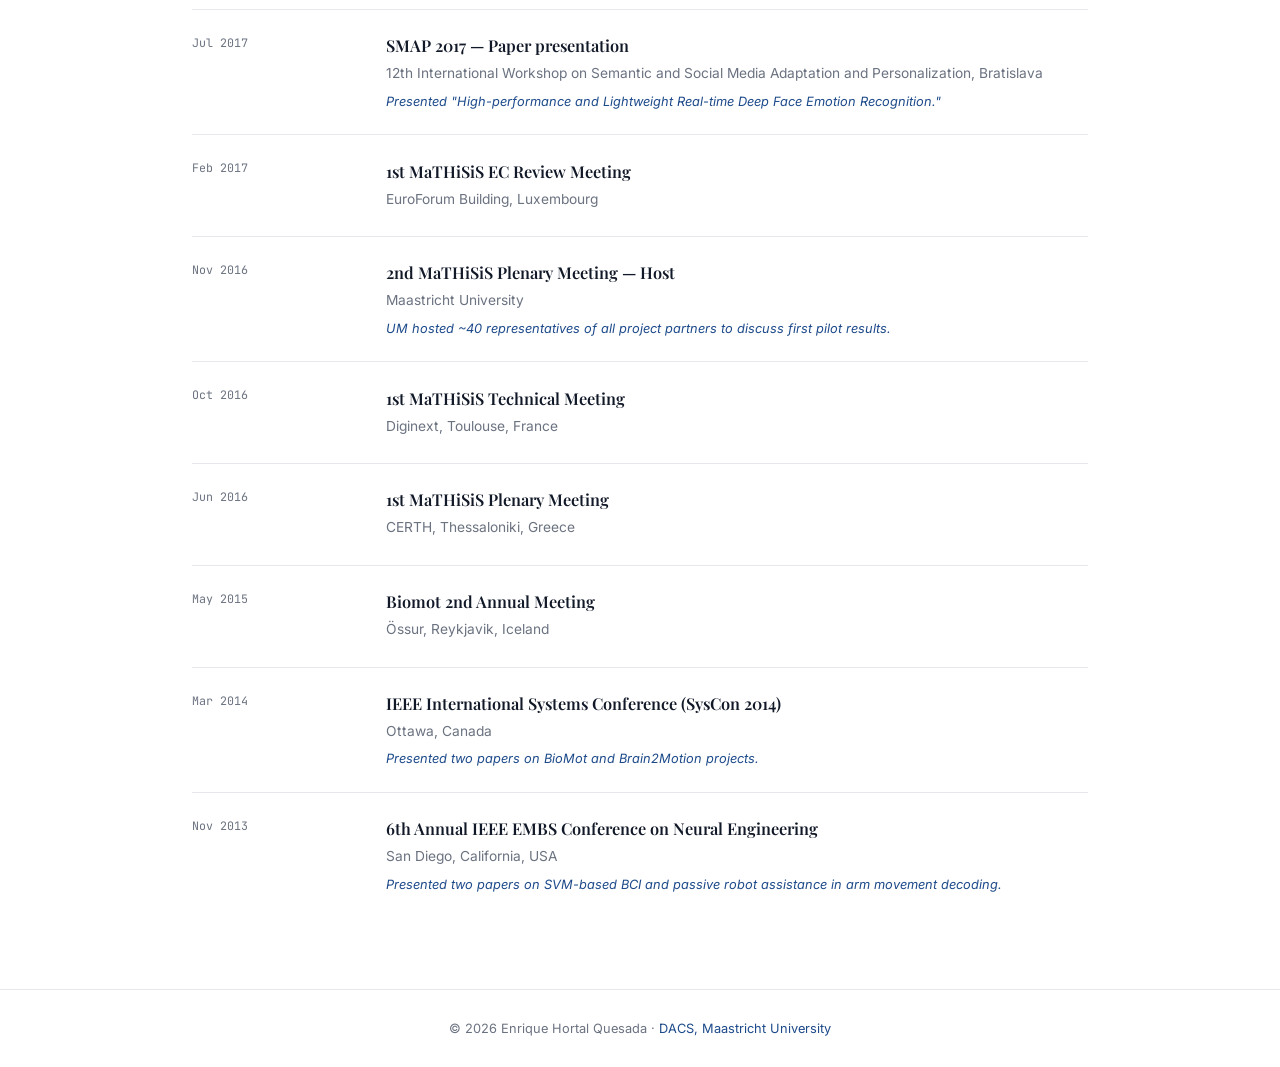
==== commit 544ff2a5: "Add files via upload" ====
--- a/more.html
+++ b/more.html
@@ -20,6 +20,8 @@
           <li><a href="index.html#education">Education</a></li>
           <li><a href="index.html#projects">Projects</a></li>
           <li><a href="index.html#publications">Publications</a></li>
+          <li><a href="teaching.html">Teaching</a></li>
+          <li><a href="thesis-topics.html">Thesis Topics</a></li>
           <li><a href="more.html" class="active">More</a></li>
           <li><a href="index.html#contact">Contact</a></li>
         </ul>
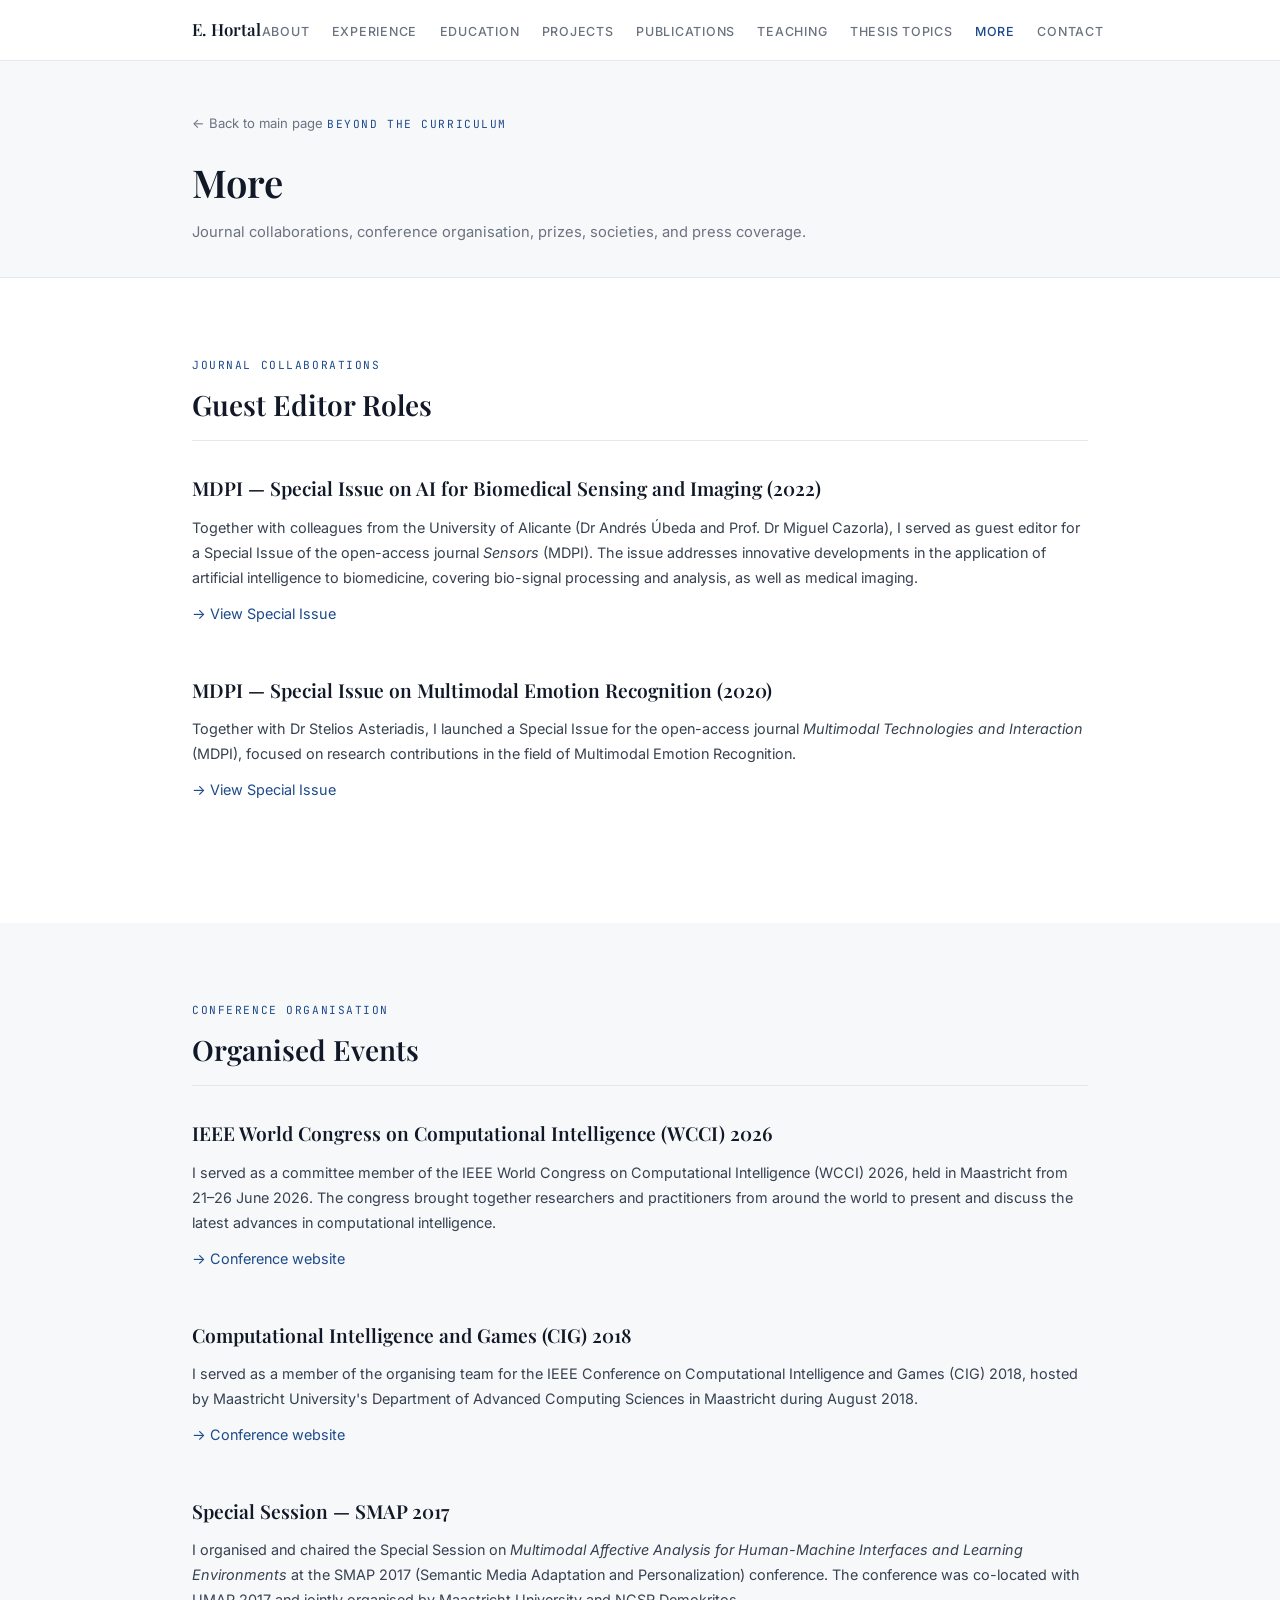
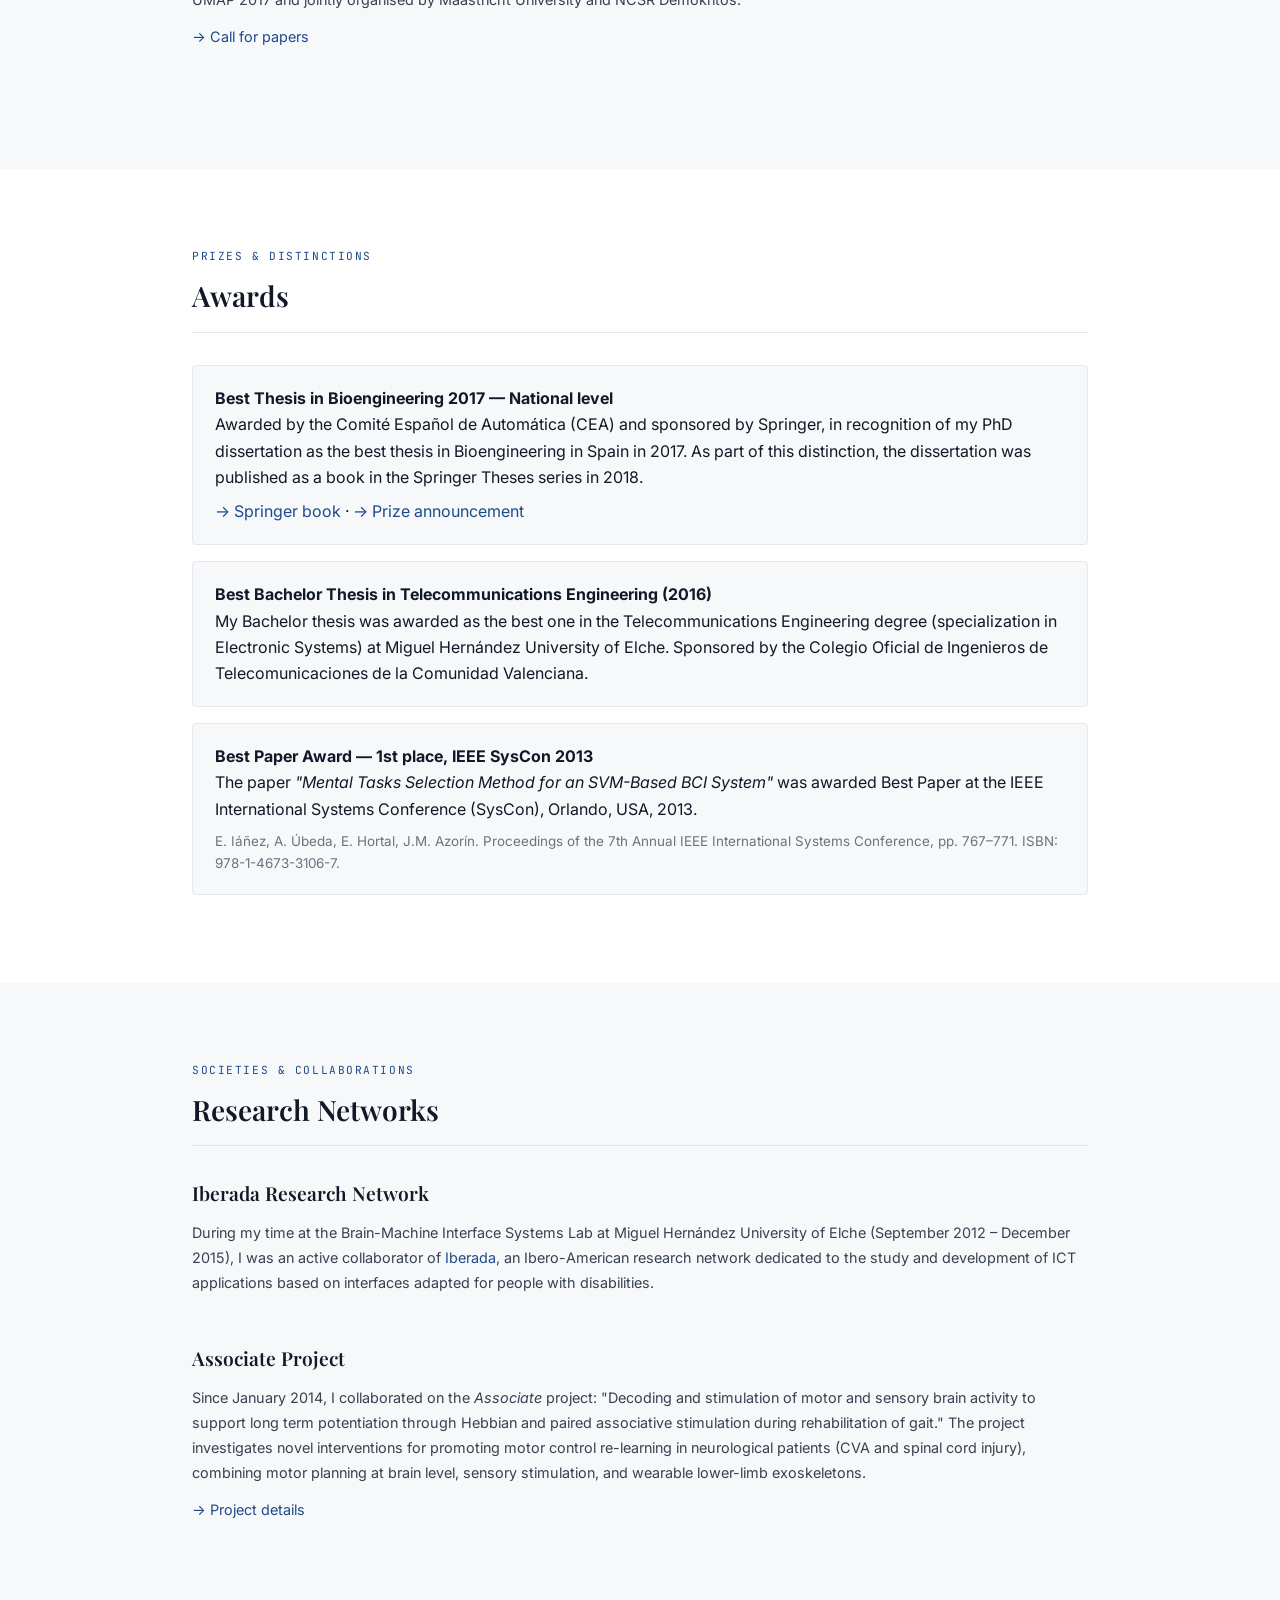
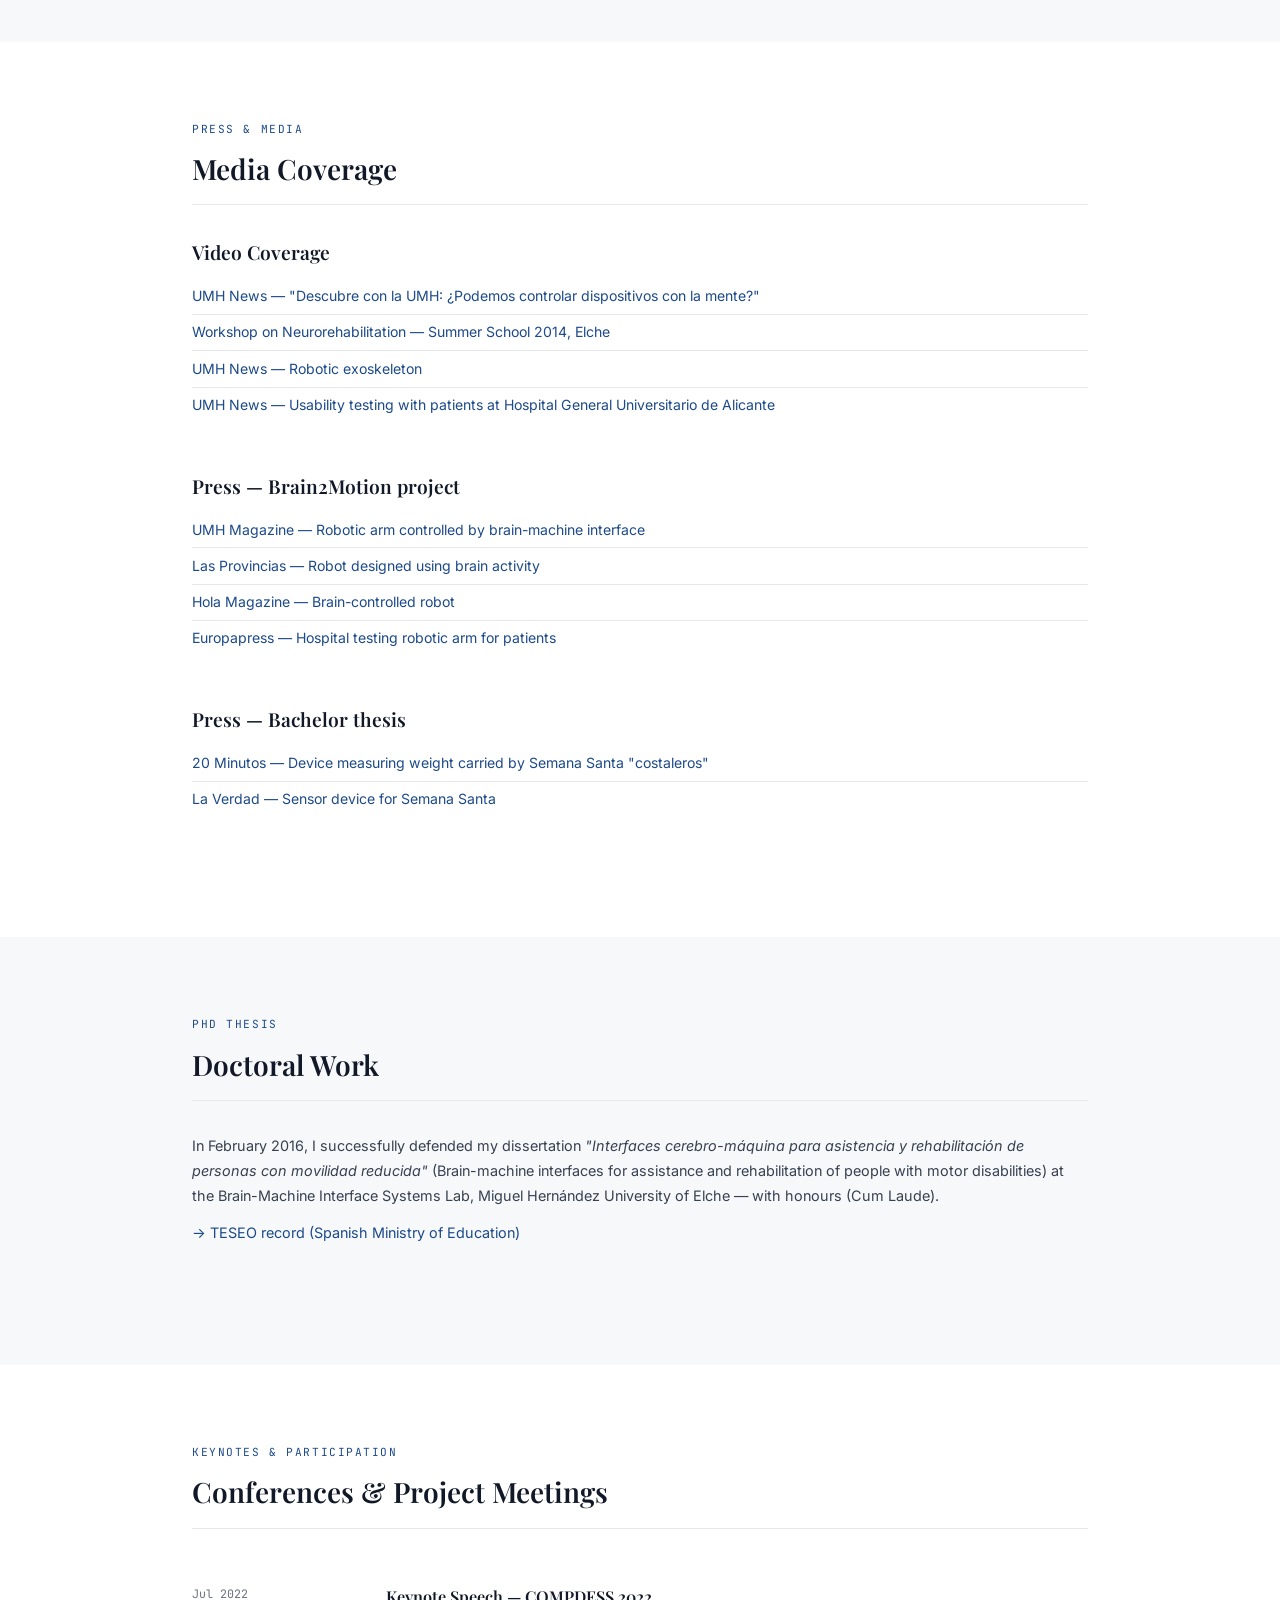
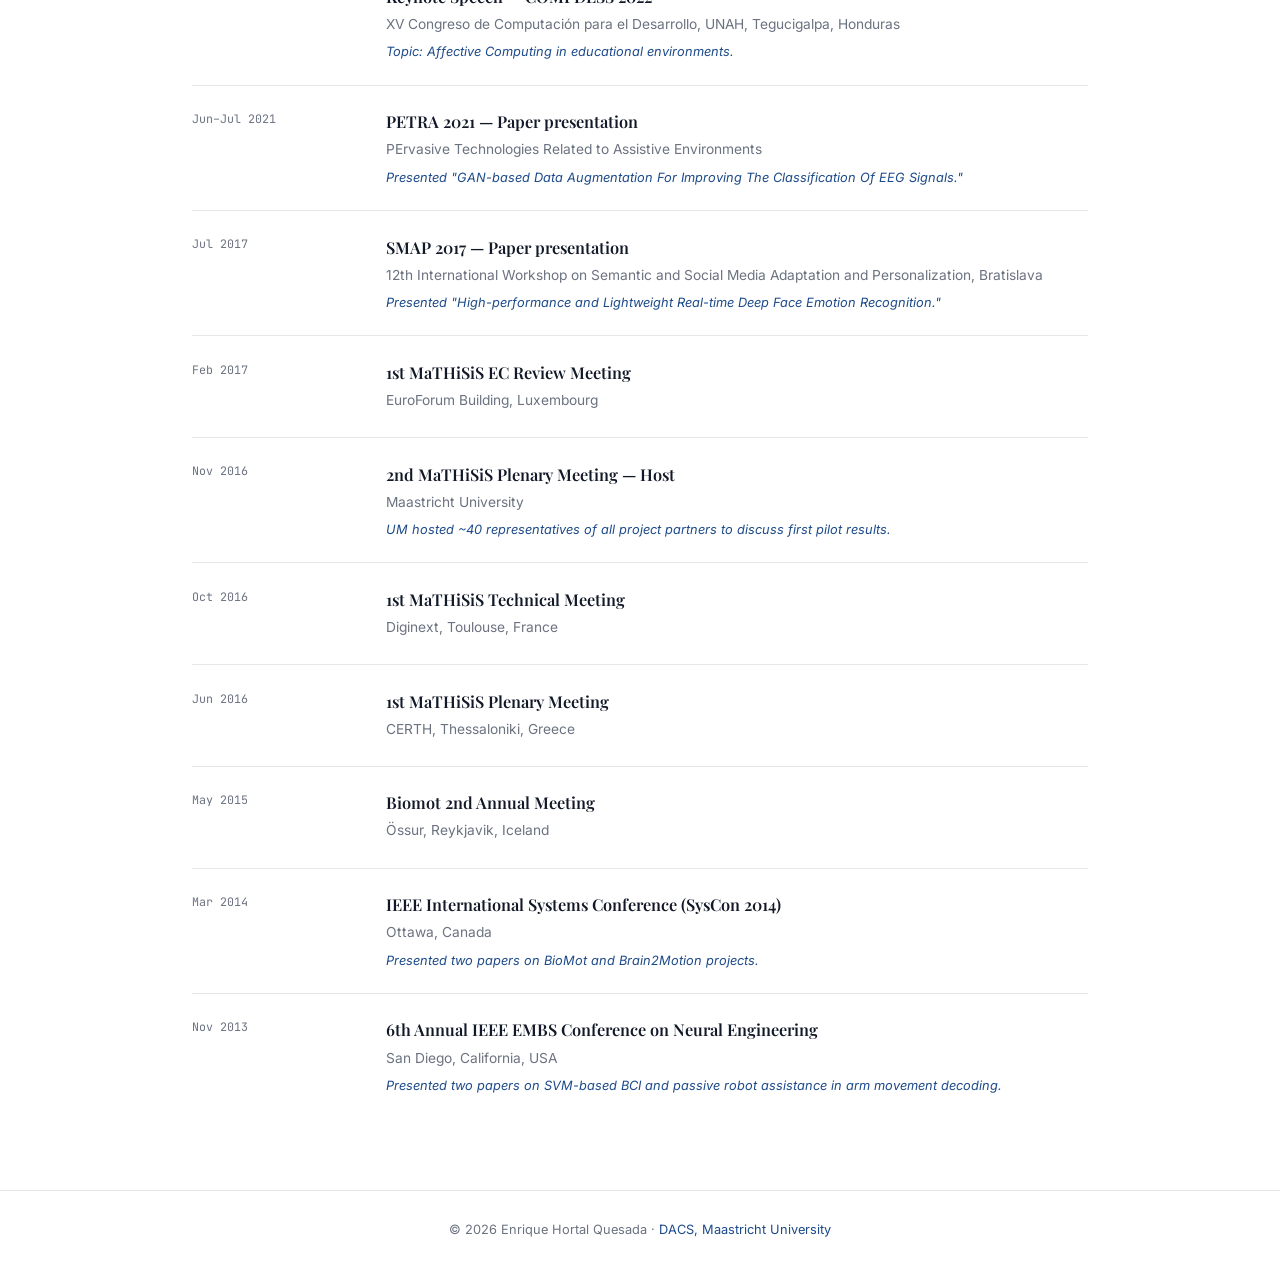
==== commit 27f55e7c: "Update conference details in more.html Added details about the IEEE World Congress on Computational " ====
--- a/more.html
+++ b/more.html
@@ -78,22 +78,36 @@
         <h2 class="section-title">Organised Events</h2>
 
         <div class="more-section">
+          <h3>IEEE World Congress on Computational Intelligence (WCCI) 2026</h3>
+          <p>
+            I served as a committee member of the IEEE World Congress on Computational Intelligence (WCCI) 2026,
+            held in Maastricht from 21–26 June 2026. The congress brought together researchers and practitioners
+            from around the world to present and discuss the latest advances in computational intelligence.
+          </p>
+          <p>
+            <a href="https://lnkd.in/ev3mtr5A" target="_blank" rel="noopener">→ Conference website</a>
+          </p>
+        </div>
+        
+        <div class="more-section">
           <h3>Computational Intelligence and Games (CIG) 2018</h3>
           <p>
-            Maastricht University's Department of Data Science and Knowledge Engineering organised the
-            IEEE Conference on Computational Intelligence and Games 2018, held in Maastricht during August 2018.
+            I served as a member of the organising team for the IEEE Conference on Computational Intelligence
+            and Games (CIG) 2018, hosted by Maastricht University's Department of Advanced Computing Sciences
+            in Maastricht during August 2018.
           </p>
           <p>
             <a href="https://project.dke.maastrichtuniversity.nl/cig2018/" target="_blank" rel="noopener">→ Conference website</a>
           </p>
         </div>
-
+        
         <div class="more-section">
           <h3>Special Session — SMAP 2017</h3>
           <p>
-            Maastricht University and NCSR Dimokritos organised a Special Session at the SMAP 2017 conference
-            (Semantic Media Adaptation and Personalization), dedicated to multimodal affective analysis for
-            human-machine interfaces and learning environments. The conference was co-located with UMAP 2017.
+            I organised and chaired the Special Session on <em>Multimodal Affective Analysis for Human-Machine
+            Interfaces and Learning Environments</em> at the SMAP 2017 (Semantic Media Adaptation and
+            Personalization) conference. The conference was co-located with UMAP 2017 and jointly organised by
+            Maastricht University and NCSR Demokritos.
           </p>
           <p>
             <a href="http://smap2017.org/calls-for-papers/special-session-on-multimodal-affective-analysis-for-human-machine-interfaces-and-learning-environments/" target="_blank" rel="noopener">→ Call for papers</a>
